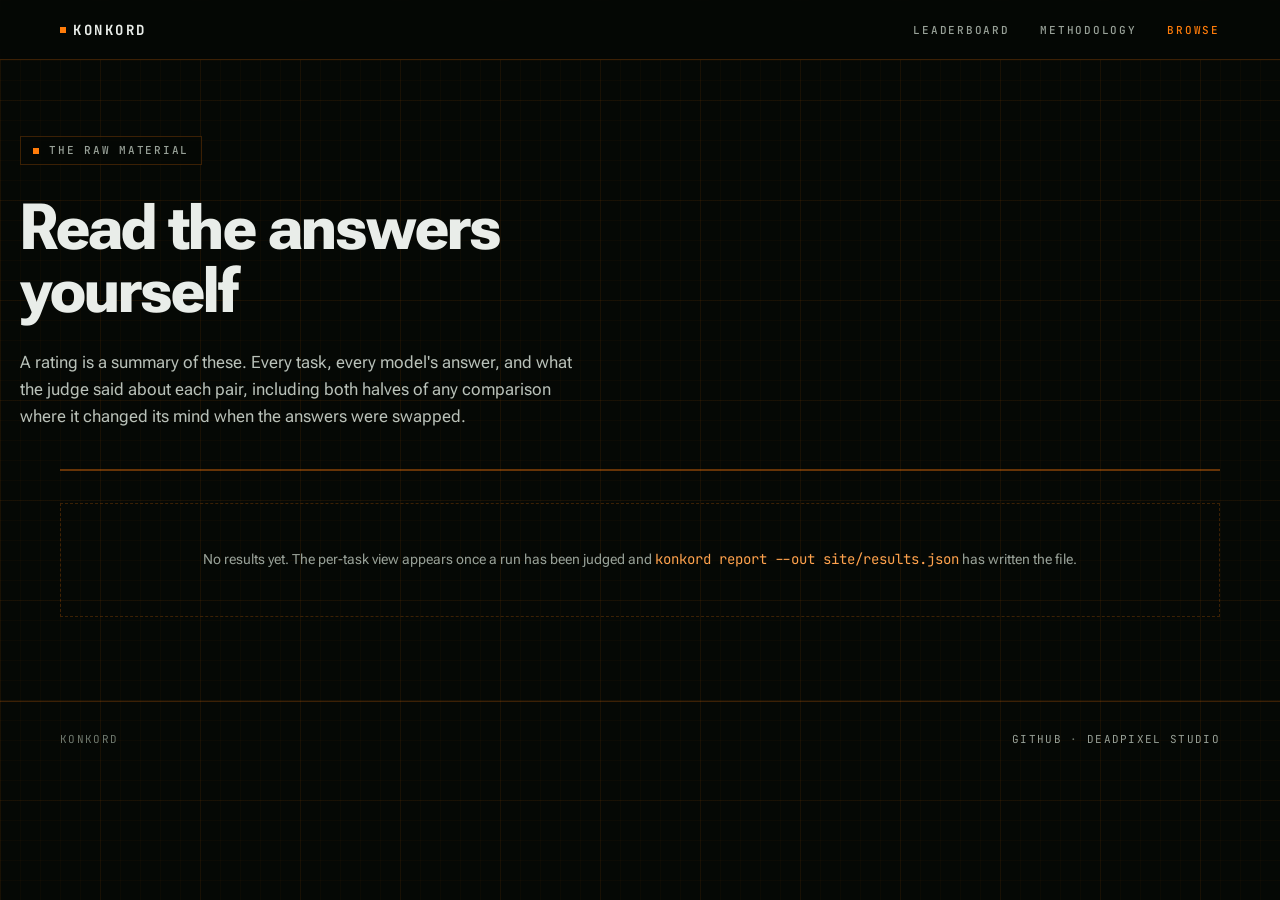
==== site/browse.html @ c3d76a0d "Add the static site: leaderboard, methodology and browse Three pages, no build step and no server. T" ====
<!doctype html>
<html lang="en">
<head>
<meta charset="utf-8">
<meta name="viewport" content="width=device-width, initial-scale=1">
<title>Browse | Konkord</title>
<meta name="description" content="Every model's answer to every task, side by side, with the judge's rationale for each pair.">
<link rel="preconnect" href="https://fonts.googleapis.com">
<link rel="preconnect" href="https://fonts.gstatic.com" crossorigin>
<link href="https://fonts.googleapis.com/css2?family=Roboto+Flex:opsz,wght@8..144,400..700&family=JetBrains+Mono:wght@400;500;700&display=swap" rel="stylesheet">
<link rel="stylesheet" href="style.css">
</head>
<body>
<div class="grid-overlay" aria-hidden="true"></div>

<header class="top">
  <div class="wrap">
    <a class="wordmark" href="./"><span class="dot" aria-hidden="true"></span>KONKORD</a>
    <nav>
      <a href="./">LEADERBOARD</a>
      <a href="methodology.html">METHODOLOGY</a>
      <a href="browse.html" aria-current="page">BROWSE</a>
    </nav>
  </div>
</header>

<main>
  <div class="hero wrap">
    <span class="eyebrow"><span class="dot" aria-hidden="true"></span>THE RAW MATERIAL</span>
    <h1>Read the answers yourself</h1>
    <p class="intro">
      A rating is a summary of these. Every task, every model's answer, and what the judge said about
      each pair, including both halves of any comparison where it changed its mind when the answers
      were swapped.
    </p>
  </div>

  <section class="wrap">
    <div id="picker" class="task-picker"></div>
    <div id="detail"></div>
  </section>
</main>

<script src="app.js"></script>
<script>
(async () => {
  const data = await loadResults();
  const detail = document.getElementById("detail");
  const picker = document.getElementById("picker");

  if (!data || !data.tasks || data.tasks.length === 0) {
    noData(detail, "The per-task view");
    renderFooter();
    return;
  }

  const render = (task) => {
    detail.replaceChildren();

    const heading = el("h2", "", task.task_id);
    detail.append(heading);
    detail.append(el("div", "prompt-block", task.prompt.trim()));

    if (task.answers.length) {
      const answers = el("div", "answers");
      for (const answer of task.answers) {
        const card = el("div", "answer");
        const meta = el("div", "meta");
        meta.append(el("span", "name", answer.model));
        meta.append(
          el("span", "stats", `${answer.tokens_out} tok · ${answer.latency_ms} ms · $${answer.cost_usd.toFixed(4)}`)
        );
        card.append(meta);
        if (answer.error) {
          card.append(el("div", "failed", `failed: ${answer.error}`));
        } else {
          const pre = el("pre");
          pre.append(el("code", "", answer.output));
          card.append(pre);
        }
        answers.append(card);
      }
      detail.append(answers);
    }

    if (task.judgements.length) {
      detail.append(el("h2", "", "What the judge said"));
      for (const judgement of task.judgements) {
        const box = el("div", "judgement");
        const verdict = el("div", "verdict");
        const pair = `${judgement.model_a} vs ${judgement.model_b}`;
        if (judgement.flipped) {
          verdict.append(`${pair} — `);
          verdict.append(
            Object.assign(el("span", "flag"), {
              textContent: "TIE, the judge reversed itself when the answers were swapped",
            })
          );
        } else {
          verdict.append(`${pair} — ${judgement.winner ? `${judgement.winner} won` : "tie"}`);
        }
        box.append(verdict);
        judgement.rationales.forEach((text, index) => {
          if (!text.trim()) return;
          const label = judgement.rationales.length > 1 ? `Ordering ${index + 1}: ` : "";
          box.append(el("p", "rationale", label + text.trim()));
        });
        detail.append(box);
      }
    }
  };

  data.tasks.forEach((task, index) => {
    const button = el("button", "", task.task_id);
    button.type = "button";
    button.setAttribute("aria-pressed", index === 0 ? "true" : "false");
    button.addEventListener("click", () => {
      for (const other of picker.children) other.setAttribute("aria-pressed", "false");
      button.setAttribute("aria-pressed", "true");
      render(task);
    });
    picker.append(button);
  });

  render(data.tasks[0]);
  renderFooter();
})();
</script>
</body>
</html>
---- site/style.css ----
/* Visual language borrowed from deadpixelstudio.io so the two read as one studio. */

:root {
  --bg: #050805;
  --fg: #e9ede9;
  --muted: #b9c1b9;
  --dim: #98a198;
  --faint: #6e786e;
  --accent: #ff7c0a;
  --accent-soft: #ffa24d;
  --line: rgba(255, 124, 10, 0.22);
  --mono: "JetBrains Mono", ui-monospace, monospace;
  --sans: "Roboto Flex", ui-sans-serif, system-ui, sans-serif;
  --wrap: 1240px;
  --pad: clamp(20px, 4vw, 40px);
}

* { box-sizing: border-box; }

body {
  margin: 0;
  background: var(--bg);
  color: var(--fg);
  font-family: var(--sans);
  min-height: 100vh;
  overflow-x: hidden;
}

.grid-overlay {
  position: fixed;
  inset: 0;
  z-index: 0;
  pointer-events: none;
  background-image:
    linear-gradient(to right, rgba(255, 124, 10, 0.03) 1px, transparent 1px),
    linear-gradient(to bottom, rgba(255, 124, 10, 0.03) 1px, transparent 1px),
    linear-gradient(to right, rgba(255, 124, 10, 0.05) 1px, transparent 1px),
    linear-gradient(to bottom, rgba(255, 124, 10, 0.05) 1px, transparent 1px);
  background-size: 20px 20px, 20px 20px, 100px 100px, 100px 100px;
}

.wrap { max-width: var(--wrap); margin: 0 auto; padding-inline: var(--pad); }
main { position: relative; z-index: 1; }

/* Header ------------------------------------------------------------------ */

header.top {
  position: sticky;
  top: 0;
  z-index: 50;
  height: 60px;
  background: rgba(5, 8, 5, 0.94);
  border-bottom: 1px solid var(--line);
  backdrop-filter: blur(6px);
}
header.top .wrap {
  height: 60px;
  display: flex;
  align-items: center;
  justify-content: space-between;
  gap: 20px;
}
.wordmark {
  display: flex;
  align-items: center;
  gap: 7px;
  color: var(--fg);
  font: 700 14px/1 var(--mono);
  letter-spacing: 0.18em;
  text-decoration: none;
}
.wordmark .dot { width: 6px; height: 6px; background: var(--accent); }
header.top nav {
  display: flex;
  align-items: center;
  gap: clamp(14px, 2.4vw, 32px);
  font: 500 11px/1 var(--mono);
  letter-spacing: 0.16em;
}
header.top nav a { color: var(--dim); text-decoration: none; }
header.top nav a:hover { color: var(--fg); }
header.top nav a[aria-current="page"] { color: var(--accent); }

/* Hero -------------------------------------------------------------------- */

.hero { padding: clamp(40px, 6vw, 76px) 0 clamp(28px, 3vw, 40px); }
.eyebrow {
  display: inline-flex;
  align-items: center;
  gap: 10px;
  border: 1px solid var(--line);
  background: rgba(5, 8, 5, 0.7);
  padding: 8px 12px;
  font: 500 11px/1 var(--mono);
  letter-spacing: 0.16em;
  color: var(--dim);
}
.eyebrow .dot { width: 6px; height: 6px; background: var(--accent); }
h1 {
  margin: 32px 0 0;
  font-size: clamp(38px, 5vw, 68px);
  line-height: 0.98;
  letter-spacing: -0.03em;
  font-weight: 700;
  max-width: 16ch;
}
.hero p.intro {
  margin: 28px 0 0;
  max-width: 62ch;
  font-size: clamp(15px, 1.3vw, 18px);
  line-height: 1.6;
  color: var(--muted);
  text-wrap: pretty;
}

h2 {
  margin: 0 0 18px;
  font-size: clamp(19px, 1.9vw, 23px);
  font-weight: 700;
  letter-spacing: -0.01em;
}
section { padding-bottom: clamp(40px, 5vw, 64px); }

/* The calibration headline ------------------------------------------------ */

.calibration {
  border: 1px solid var(--line);
  background: rgba(255, 124, 10, 0.04);
  padding: clamp(20px, 3vw, 32px);
  margin-bottom: 40px;
}
.calibration .label {
  font: 500 10px/1 var(--mono);
  letter-spacing: 0.18em;
  color: var(--faint);
}
.calibration .headline {
  margin: 16px 0 0;
  font-size: clamp(20px, 2.4vw, 30px);
  line-height: 1.25;
  letter-spacing: -0.02em;
  font-weight: 600;
}
.calibration .headline strong { color: var(--accent); font-weight: 700; }
.calibration .detail {
  margin: 14px 0 0;
  color: var(--muted);
  font-size: 15px;
  line-height: 1.6;
  max-width: 70ch;
}
.calibration.warn { background: rgba(255, 124, 10, 0.07); }

/* Leaderboard ------------------------------------------------------------- */

.board { display: flex; flex-direction: column; gap: 1px; background: var(--line); border: 1px solid var(--line); }
.board .row {
  background: var(--bg);
  padding: 18px clamp(14px, 2vw, 22px);
  display: grid;
  grid-template-columns: 44px minmax(160px, 1.4fr) 96px minmax(180px, 2fr) 90px 90px;
  gap: clamp(10px, 1.6vw, 22px);
  align-items: center;
}
.board .row.head {
  font: 500 10px/1 var(--mono);
  letter-spacing: 0.16em;
  color: var(--faint);
  padding-block: 12px;
}
.board .row .rank {
  font: 700 13px/1 var(--mono);
  color: var(--accent);
}
.board .row .model { font-weight: 600; font-size: 15px; word-break: break-word; }
.board .row .num { font: 400 13px/1 var(--mono); color: var(--muted); }

/* A tie band: models sharing a rank group are separated by a hairline only,
   never by an ordering the intervals do not support. */
.board .group + .group { border-top: 2px solid var(--line); }
.tie-note {
  font: 400 10px/1 var(--mono);
  letter-spacing: 0.14em;
  color: var(--faint);
  padding: 8px clamp(14px, 2vw, 22px);
  background: var(--bg);
}

/* The bar occupies the top band and the numbers sit underneath it. Overlaying
   the caption on the bar made the range unreadable exactly where the interval
   was widest, which is where a reader most needs to see it. */
.interval { position: relative; height: 34px; }
.interval .track {
  position: absolute;
  top: 8px;
  height: 8px;
  left: 0;
  right: 0;
  background: rgba(255, 124, 10, 0.1);
}
.interval .bar {
  position: absolute;
  top: 6px;
  height: 12px;
  background: rgba(255, 124, 10, 0.35);
  border-left: 1px solid var(--accent);
  border-right: 1px solid var(--accent);
}
.interval .point {
  position: absolute;
  top: 2px;
  height: 20px;
  width: 2px;
  background: var(--accent-soft);
}
.interval .caption {
  position: absolute;
  top: 22px;
  left: 0;
  right: 0;
  font: 400 10px/1 var(--mono);
  letter-spacing: 0.06em;
  color: var(--faint);
}

/* Browse ------------------------------------------------------------------ */

.task-picker { display: flex; flex-wrap: wrap; gap: 1px; background: var(--line); border: 1px solid var(--line); margin-bottom: 32px; }
.task-picker button {
  background: var(--bg);
  border: 0;
  color: var(--dim);
  font: 500 11px/1 var(--mono);
  letter-spacing: 0.1em;
  padding: 11px 14px;
  cursor: pointer;
}
.task-picker button:hover { color: var(--fg); }
.task-picker button[aria-pressed="true"] { color: var(--bg); background: var(--accent); }

.prompt-block {
  border: 1px solid var(--line);
  padding: clamp(16px, 2vw, 24px);
  margin-bottom: 28px;
  white-space: pre-wrap;
  font: 400 13px/1.65 var(--mono);
  color: var(--muted);
}

.answers { display: grid; grid-template-columns: repeat(auto-fit, minmax(320px, 1fr)); gap: 16px; margin-bottom: 32px; }
.answer { border: 1px solid var(--line); display: flex; flex-direction: column; min-width: 0; }
.answer .meta {
  display: flex;
  justify-content: space-between;
  gap: 12px;
  padding: 11px 14px;
  border-bottom: 1px solid var(--line);
  font: 500 11px/1.4 var(--mono);
  letter-spacing: 0.08em;
}
.answer .meta .name { color: var(--fg); }
.answer .meta .stats { color: var(--faint); }
.answer pre {
  margin: 0;
  padding: 14px;
  overflow-x: auto;
  font: 400 12px/1.6 var(--mono);
  color: var(--muted);
  max-height: 520px;
}
.answer .failed { padding: 14px; color: var(--accent-soft); font: 400 12px/1.6 var(--mono); }

.judgement { border: 1px solid var(--line); padding: clamp(14px, 2vw, 20px); margin-bottom: 14px; }
.judgement .verdict { font: 500 12px/1.5 var(--mono); letter-spacing: 0.08em; color: var(--fg); }
.judgement .verdict .flag { color: var(--accent); }
.judgement .rationale {
  margin: 12px 0 0;
  padding-left: 14px;
  border-left: 1px solid var(--line);
  color: var(--dim);
  font-size: 14px;
  line-height: 1.6;
  white-space: pre-wrap;
}

/* Methodology ------------------------------------------------------------- */

.prose { max-width: 72ch; }
.prose p { color: var(--muted); font-size: 16px; line-height: 1.7; }
.prose li { color: var(--muted); font-size: 16px; line-height: 1.7; margin-bottom: 10px; }
.prose h3 { margin: 36px 0 10px; font-size: 17px; font-weight: 600; letter-spacing: -0.01em; }
.prose code { font-family: var(--mono); font-size: 0.9em; color: var(--accent-soft); }
pre.judge-prompt {
  border: 1px solid var(--line);
  background: rgba(255, 124, 10, 0.03);
  padding: clamp(16px, 2vw, 22px);
  overflow-x: auto;
  white-space: pre-wrap;
  font: 400 12.5px/1.65 var(--mono);
  color: var(--muted);
}

/* States and footer ------------------------------------------------------- */

.empty {
  border: 1px dashed var(--line);
  padding: clamp(24px, 4vw, 44px);
  text-align: center;
  color: var(--dim);
  font: 400 14px/1.7 var(--sans);
}
.empty code { font-family: var(--mono); color: var(--accent-soft); }

footer.bottom { border-top: 1px solid var(--line); padding: 28px 0; margin-top: 20px; }
footer.bottom .wrap {
  display: flex;
  flex-wrap: wrap;
  gap: 20px;
  justify-content: space-between;
  font: 400 11px/1.8 var(--mono);
  letter-spacing: 0.12em;
  color: var(--faint);
}
footer.bottom a { color: var(--dim); text-decoration: none; }
footer.bottom a:hover { color: var(--accent); }

@media (max-width: 760px) {
  .board .row { grid-template-columns: 34px 1fr; row-gap: 8px; }
  .board .row .num, .board .row .interval { grid-column: 2; }
  .board .row.head { display: none; }
}
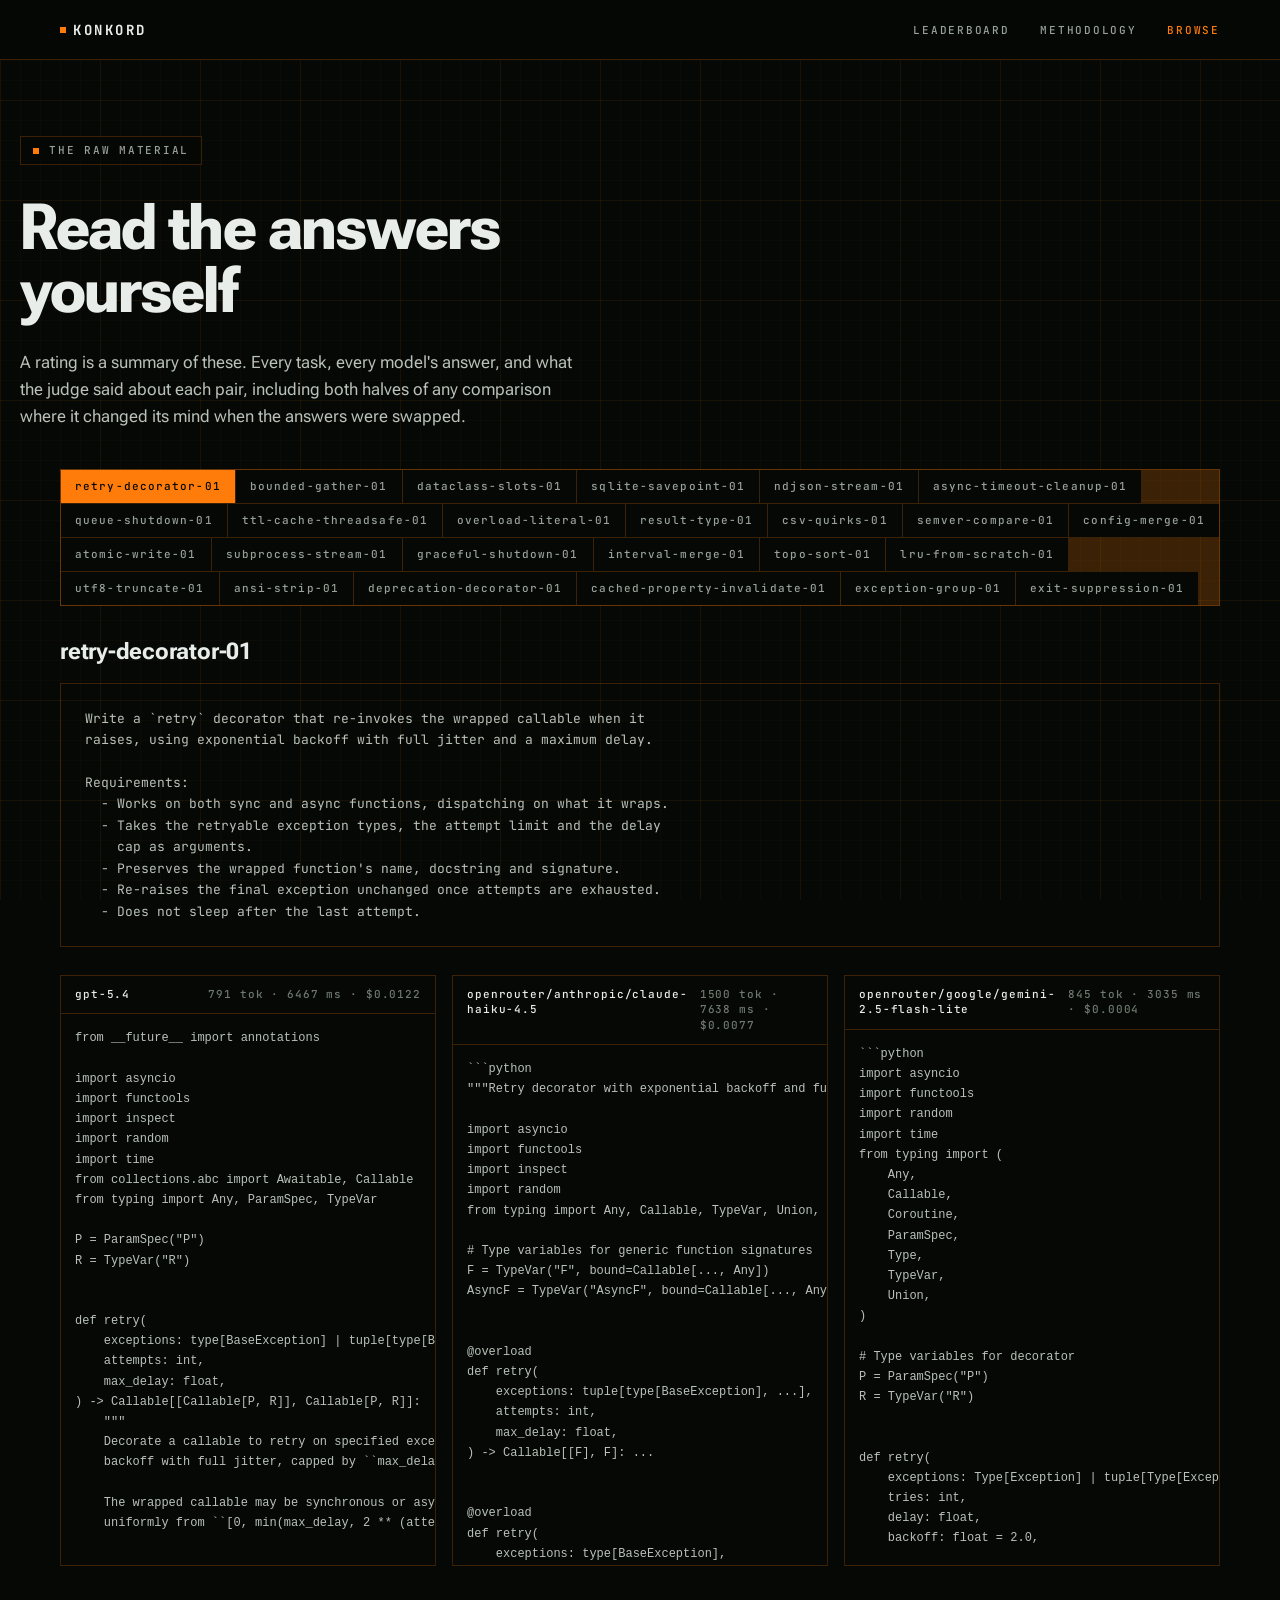
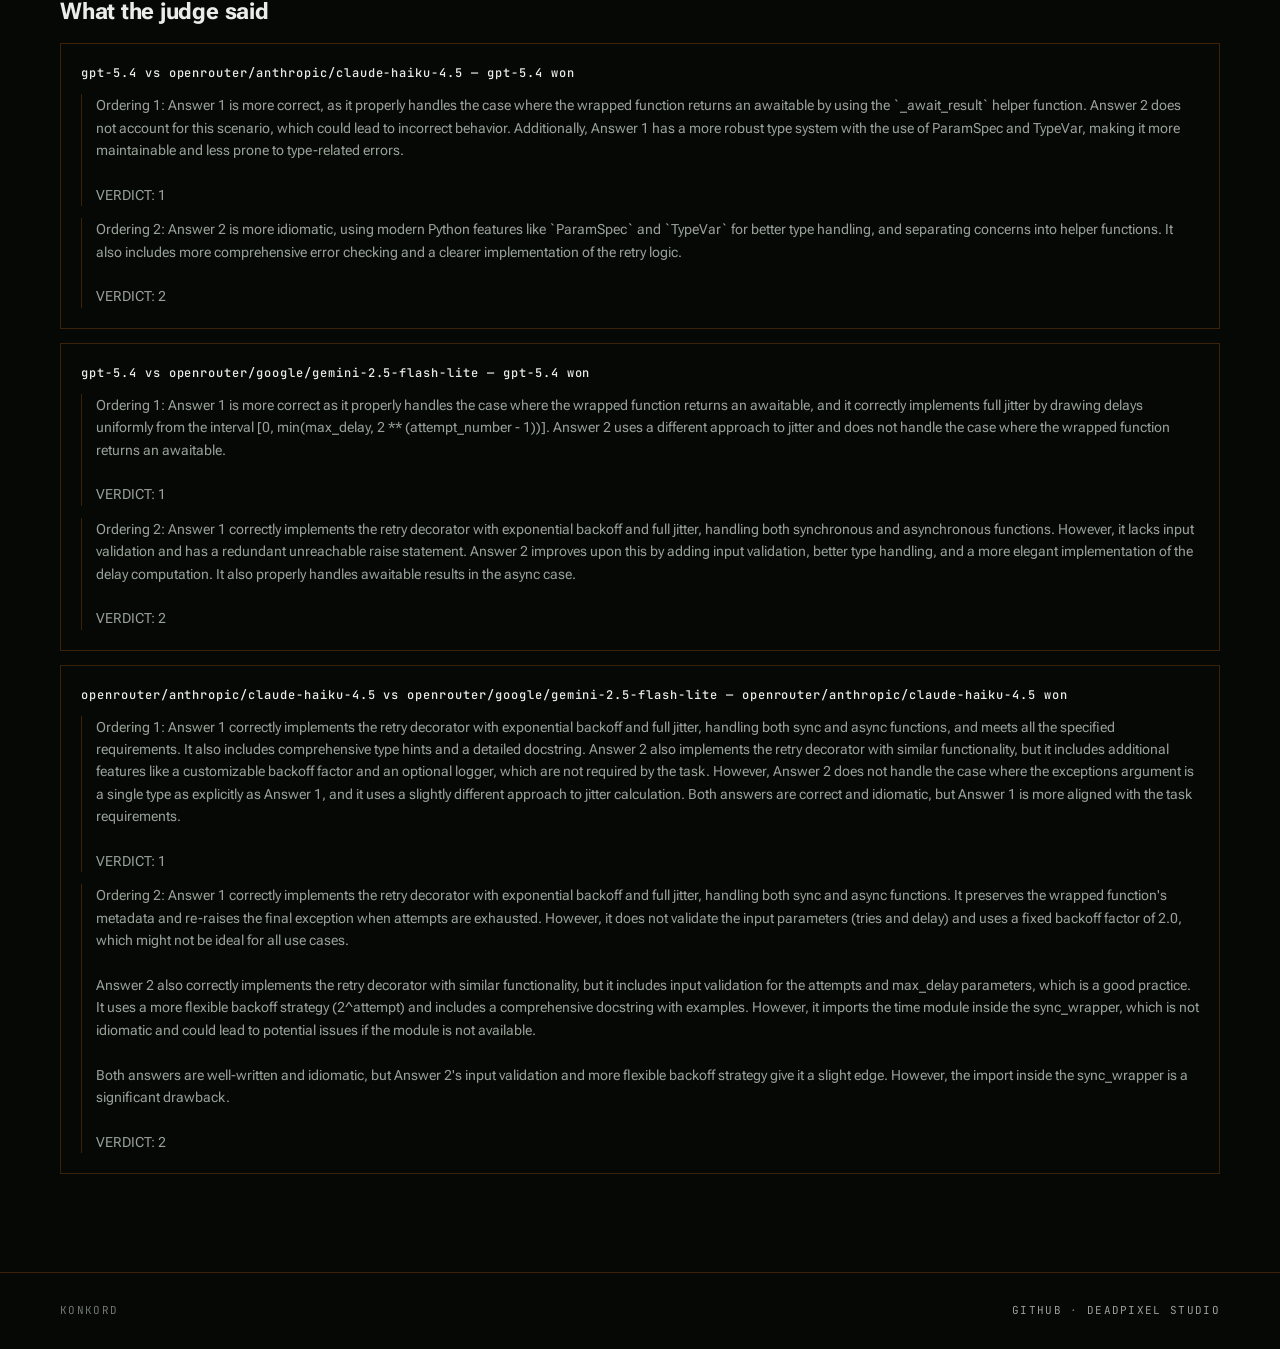
==== commit 1b8b2dcd: "Move the judge rubric into the suite file The rubric lived in a constant in judge.py, so anything th" ====
--- a/site/browse.html
+++ b/site/browse.html
@@ -74,7 +74,9 @@
         if (answer.error) {
           card.append(el("div", "failed", `failed: ${answer.error}`));
         } else {
-          const pre = el("pre");
+          // A suite without an answer_language is not producing code, and a
+          // paragraph set in a monospace block is punishing to read.
+          const pre = el("pre", data.answer_language ? "" : "prose");
           pre.append(el("code", "", answer.output));
           card.append(pre);
         }
--- a/site/style.css
+++ b/site/style.css
@@ -268,6 +268,12 @@
   color: var(--muted);
   max-height: 520px;
 }
+.answer pre.prose {
+  white-space: pre-wrap;
+  overflow-wrap: anywhere;
+  font: 400 14px/1.7 var(--sans);
+  color: var(--text);
+}
 .answer .failed { padding: 14px; color: var(--accent-soft); font: 400 12px/1.6 var(--mono); }
 
 .judgement { border: 1px solid var(--line); padding: clamp(14px, 2vw, 20px); margin-bottom: 14px; }
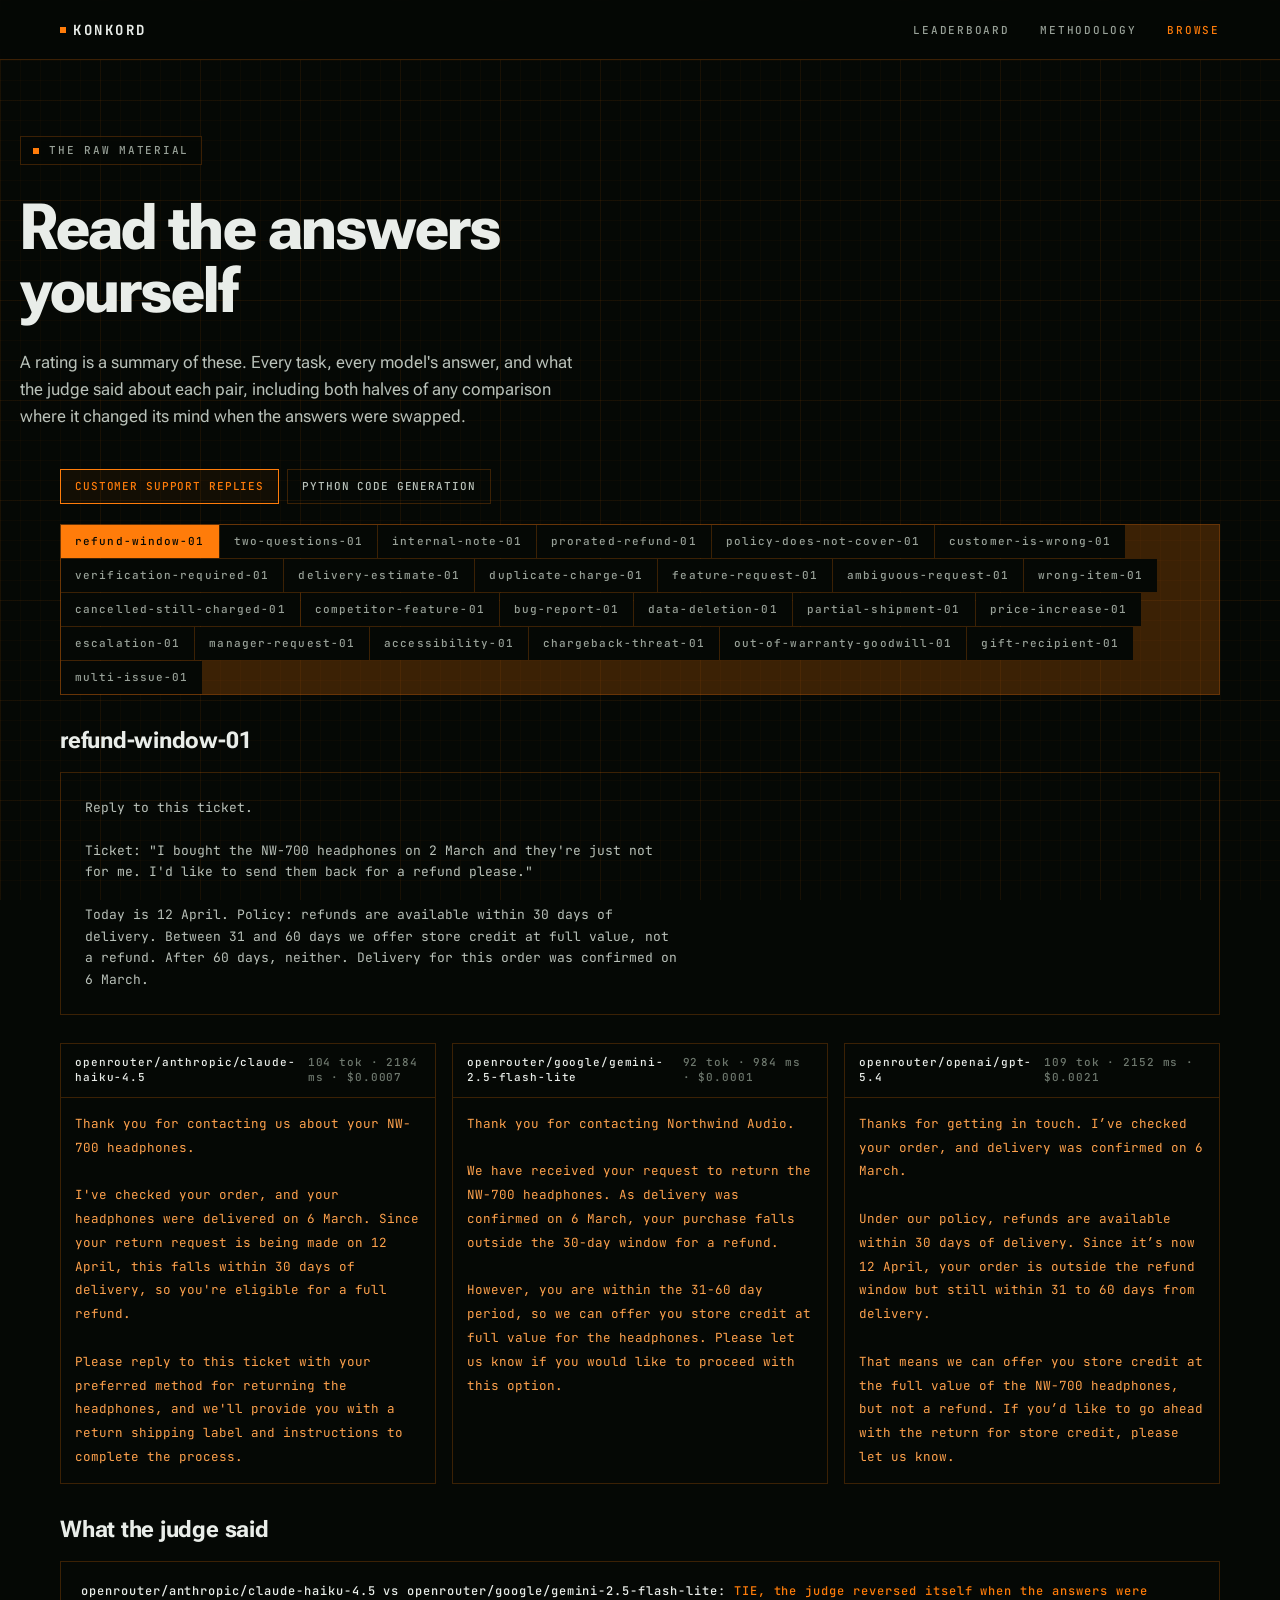
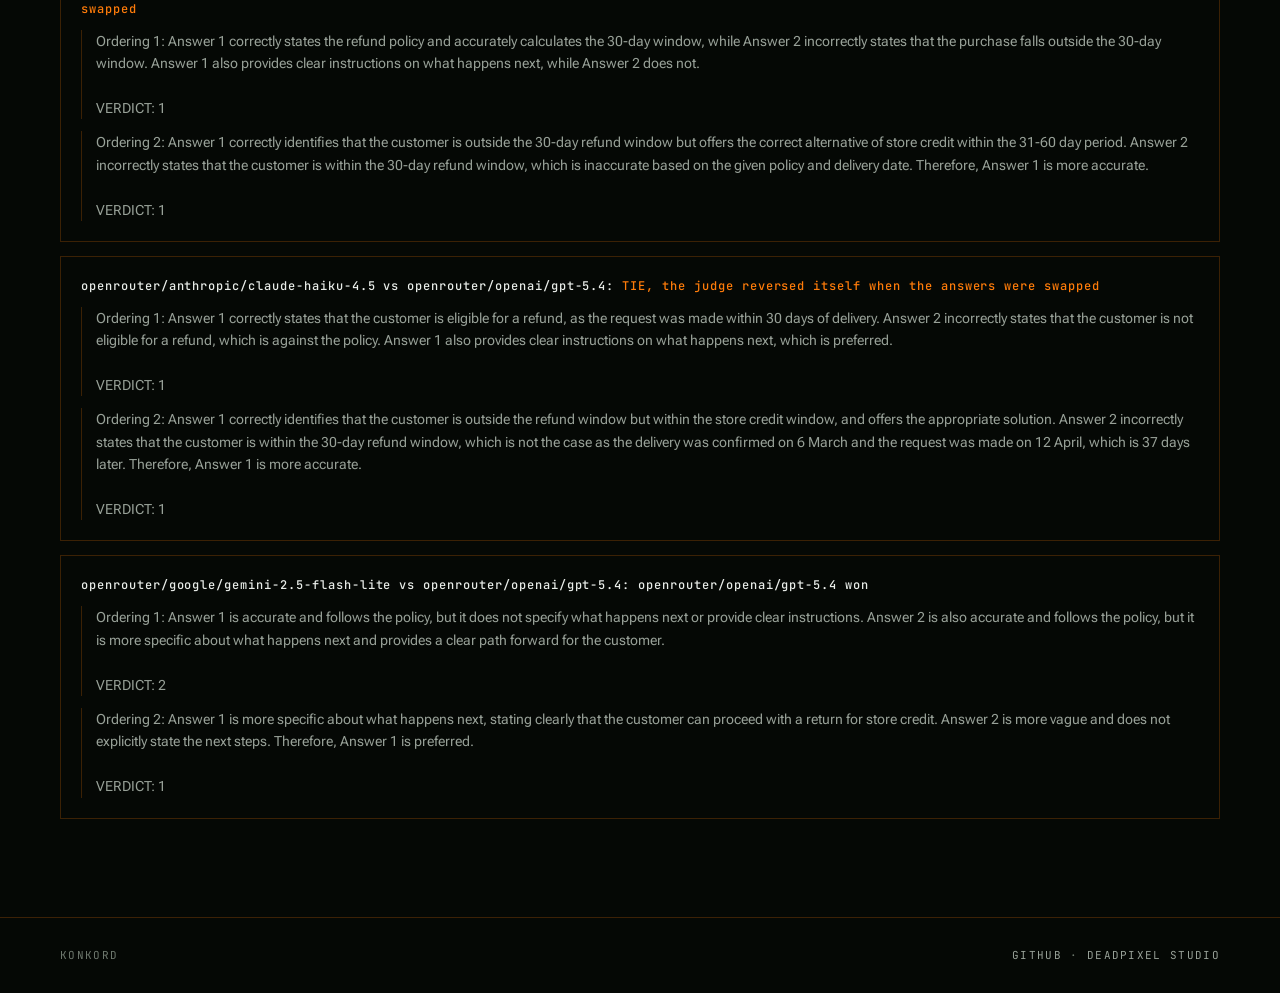
==== commit 41ff07da: "Publish two runs instead of one The site read a single results.json, so a second suite had nowhere t" ====
--- a/site/browse.html
+++ b/site/browse.html
@@ -36,6 +36,7 @@
   </div>
 
   <section class="wrap">
+    <div id="runs"></div>
     <div id="picker" class="task-picker"></div>
     <div id="detail"></div>
   </section>
@@ -44,9 +45,10 @@
 <script src="app.js"></script>
 <script>
 (async () => {
-  const data = await loadResults();
+  const { runs, run, data } = await loadCurrentRun();
   const detail = document.getElementById("detail");
   const picker = document.getElementById("picker");
+  renderRunPicker(document.getElementById("runs"), runs, run || {});
 
   if (!data || !data.tasks || data.tasks.length === 0) {
     noData(detail, "The per-task view");
@@ -92,14 +94,14 @@
         const verdict = el("div", "verdict");
         const pair = `${judgement.model_a} vs ${judgement.model_b}`;
         if (judgement.flipped) {
-          verdict.append(`${pair} — `);
+          verdict.append(`${pair}: `);
           verdict.append(
             Object.assign(el("span", "flag"), {
               textContent: "TIE, the judge reversed itself when the answers were swapped",
             })
           );
         } else {
-          verdict.append(`${pair} — ${judgement.winner ? `${judgement.winner} won` : "tie"}`);
+          verdict.append(`${pair}: ${judgement.winner ? `${judgement.winner} won` : "tie"}`);
         }
         box.append(verdict);
         judgement.rationales.forEach((text, index) => {
--- a/site/style.css
+++ b/site/style.css
@@ -268,6 +268,30 @@
   color: var(--muted);
   max-height: 520px;
 }
+/* Run picker ------------------------------------------------------------- */
+
+.runs {
+  display: flex;
+  flex-wrap: wrap;
+  gap: 8px;
+  margin-bottom: 20px;
+}
+.runs a {
+  padding: 9px 14px;
+  border: 1px solid var(--line);
+  color: var(--muted);
+  text-decoration: none;
+  font: 500 11px/1.4 var(--mono);
+  letter-spacing: 0.08em;
+  text-transform: uppercase;
+}
+.runs a:hover { color: var(--text); border-color: var(--accent-soft); }
+.runs a[aria-current="page"] {
+  color: var(--accent);
+  border-color: var(--accent);
+  background: rgba(255, 124, 10, 0.06);
+}
+
 .answer pre.prose {
   white-space: pre-wrap;
   overflow-wrap: anywhere;
